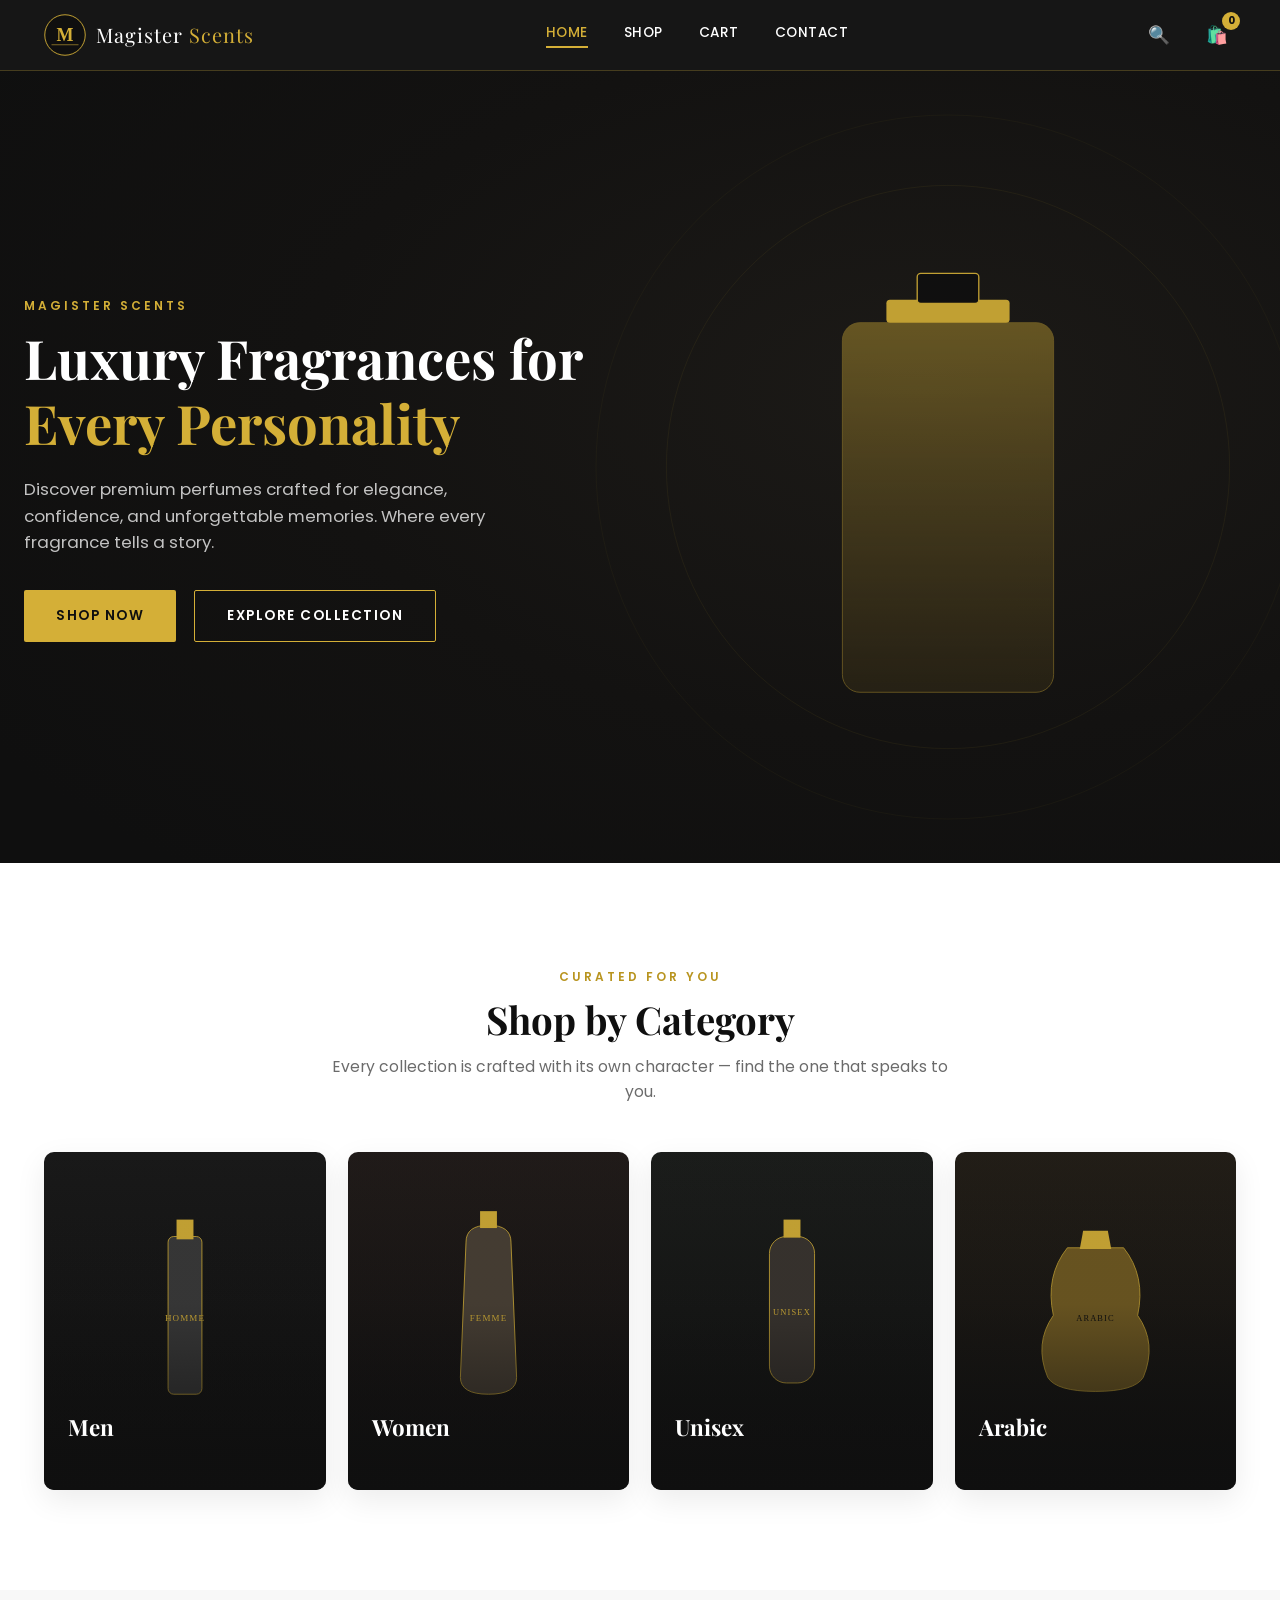
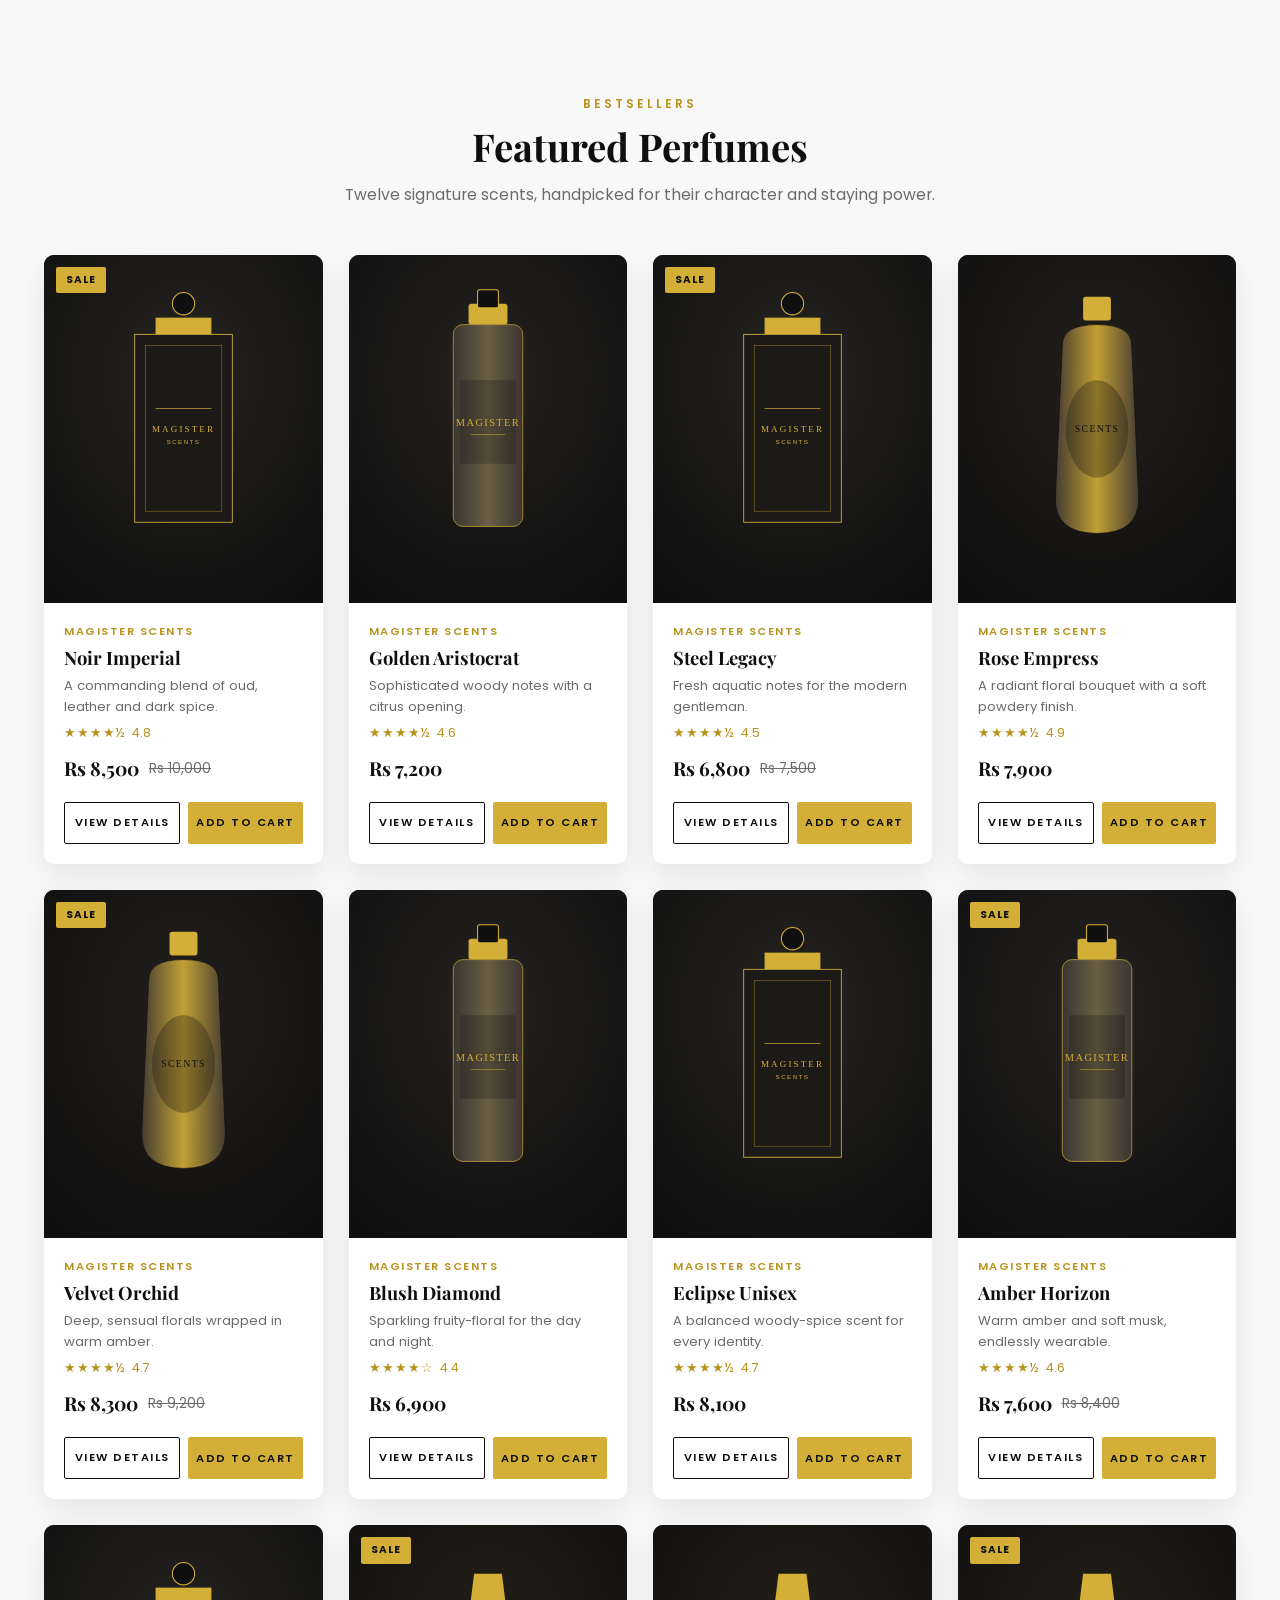
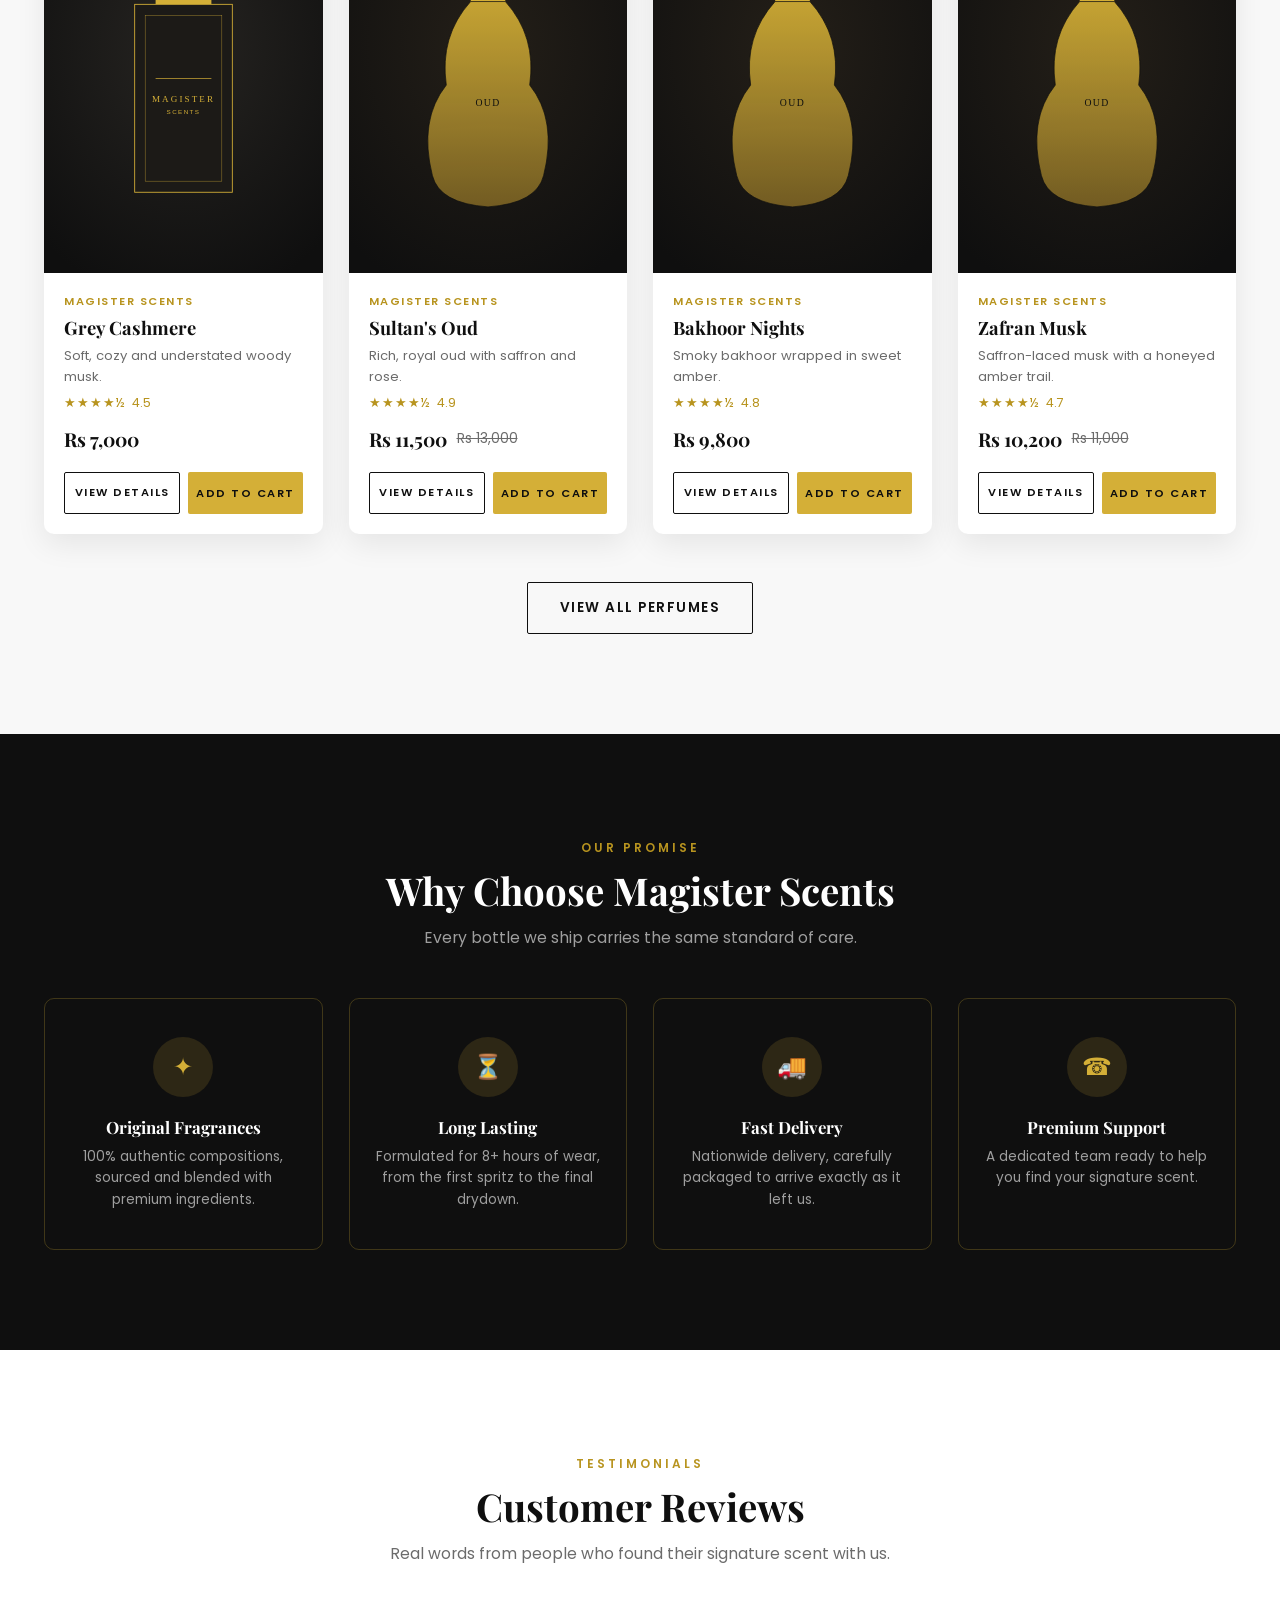
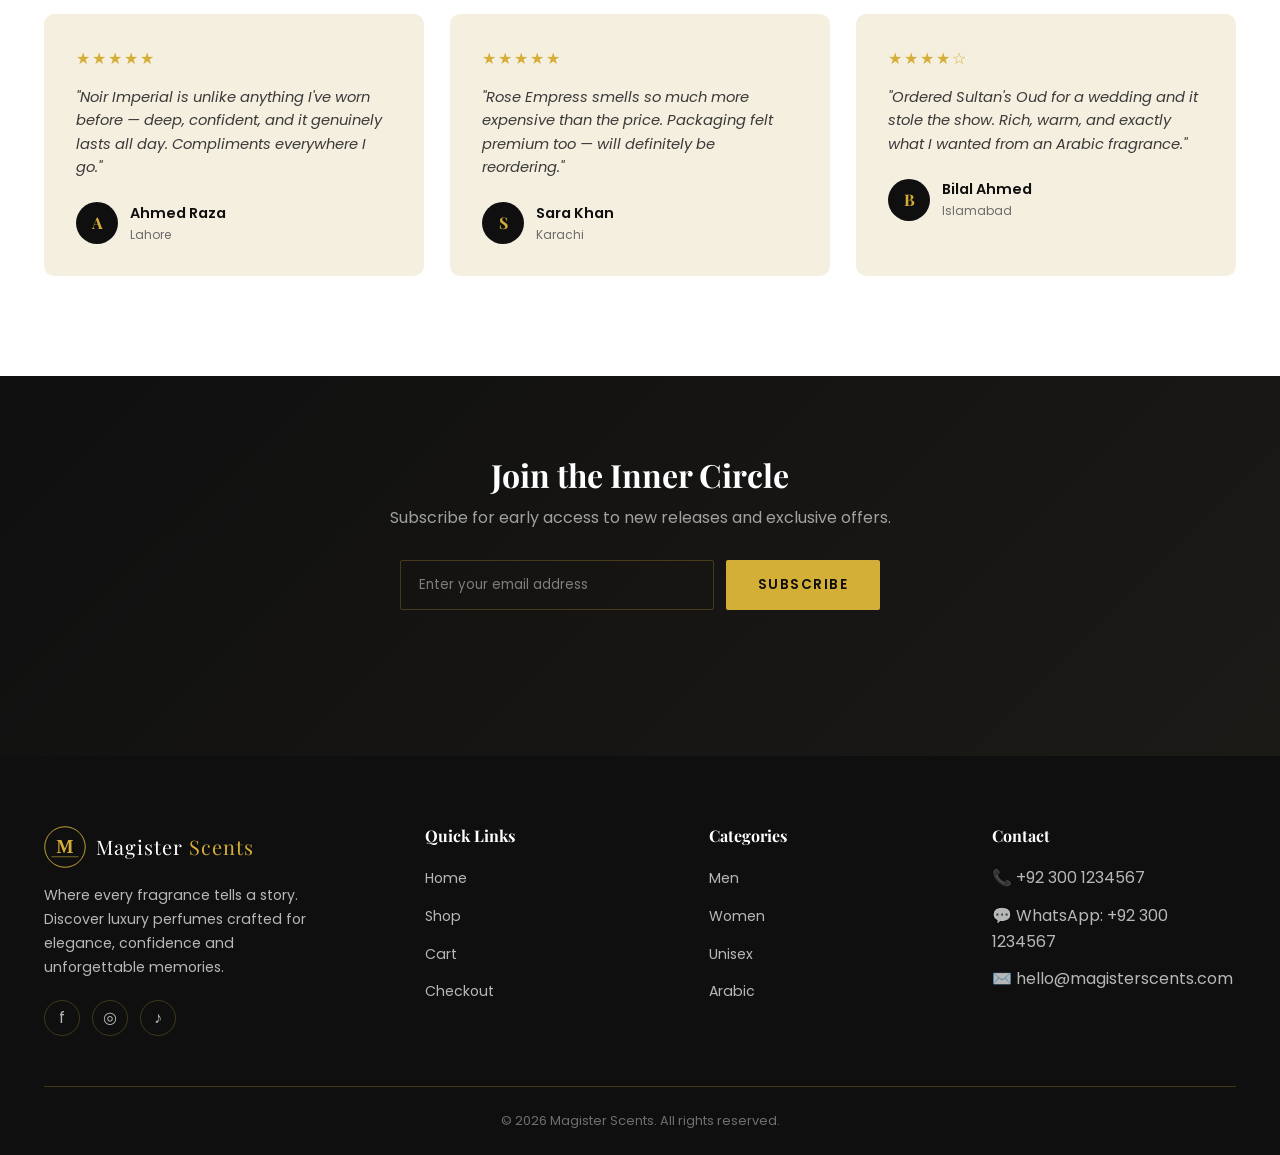
==== index.html @ 26b91126 "files" ====
<!DOCTYPE html>
<html lang="en">
<head>
<meta charset="UTF-8">
<meta name="viewport" content="width=device-width, initial-scale=1.0">
<title>Magister Scents — Luxury Fragrances</title>
<meta name="description" content="Magister Scents — luxury perfumes for men, women, unisex and Arabic fragrance lovers. Where every fragrance tells a story.">
<link rel="icon" href="images/logo/logo.svg" type="image/svg+xml">
<link rel="stylesheet" href="css/style.css">
<link rel="stylesheet" href="css/responsive.css">
</head>
<body>

<!-- ===================== NAVBAR ===================== -->
<header class="navbar">
  <div class="nav-inner container">
    <a href="index.html" class="nav-logo">
      <img src="images/logo/logo.svg" alt="Magister Scents logo">
      <span class="brand-name">Magister <span>Scents</span></span>
    </a>
    <nav class="nav-links">
      <a href="index.html" class="active">Home</a>
      <a href="shop.html">Shop</a>
      <a href="cart.html">Cart</a>
      <a href="index.html#footer">Contact</a>
    </nav>
    <div class="nav-actions">
      <button class="icon-btn search-trigger" aria-label="Search">🔍</button>
      <a href="cart.html" class="icon-btn" aria-label="Cart">🛍️<span class="cart-count">0</span></a>
      <button class="hamburger" aria-label="Open menu"><span></span><span></span><span></span></button>
    </div>
  </div>
</header>

<div class="overlay-backdrop"></div>
<div class="mobile-nav">
  <button class="mobile-nav-close" aria-label="Close menu">✕</button>
  <a href="index.html">Home</a>
  <a href="shop.html">Shop</a>
  <a href="cart.html">Cart</a>
  <a href="index.html#footer">Contact</a>
</div>

<div class="search-overlay">
  <div class="search-box">
    <input type="text" placeholder="Search for perfumes..." aria-label="Search perfumes">
    <div class="search-close">Close ✕</div>
  </div>
</div>

<!-- ===================== HERO ===================== -->
<section class="hero">
  <div class="hero-content">
    <span class="eyebrow">Magister Scents</span>
    <h1>Luxury Fragrances for <em>Every Personality</em></h1>
    <p>Discover premium perfumes crafted for elegance, confidence, and unforgettable memories. Where every fragrance tells a story.</p>
    <div class="hero-btns">
      <a href="shop.html" class="btn btn-gold">Shop Now</a>
      <a href="#categories" class="btn btn-outline">Explore Collection</a>
    </div>
  </div>
</section>

<!-- ===================== CATEGORIES ===================== -->
<section class="categories" id="categories">
  <div class="container">
    <div class="section-heading">
      <span class="eyebrow">Curated For You</span>
      <h2>Shop by Category</h2>
      <p>Every collection is crafted with its own character — find the one that speaks to you.</p>
    </div>
    <div class="category-grid">
      <a href="shop.html?category=men" class="category-card">
        <img src="images/perfumes/category-men.svg" alt="Men's fragrances">
        <div class="category-overlay"><div><h3>Men</h3><span>Shop Collection →</span></div></div>
      </a>
      <a href="shop.html?category=women" class="category-card">
        <img src="images/perfumes/category-women.svg" alt="Women's fragrances">
        <div class="category-overlay"><div><h3>Women</h3><span>Shop Collection →</span></div></div>
      </a>
      <a href="shop.html?category=unisex" class="category-card">
        <img src="images/perfumes/category-unisex.svg" alt="Unisex fragrances">
        <div class="category-overlay"><div><h3>Unisex</h3><span>Shop Collection →</span></div></div>
      </a>
      <a href="shop.html?category=arabic" class="category-card">
        <img src="images/perfumes/category-arabic.svg" alt="Arabic fragrances">
        <div class="category-overlay"><div><h3>Arabic</h3><span>Shop Collection →</span></div></div>
      </a>
    </div>
  </div>
</section>

<!-- ===================== FEATURED PERFUMES ===================== -->
<section class="featured">
  <div class="container">
    <div class="section-heading">
      <span class="eyebrow">Bestsellers</span>
      <h2>Featured Perfumes</h2>
      <p>Twelve signature scents, handpicked for their character and staying power.</p>
    </div>
    <div class="product-grid" id="featured-grid">
      <!-- Injected by script.js -->
    </div>
    <div class="view-more-wrap">
      <a href="shop.html" class="btn btn-outline-dark">View All Perfumes</a>
    </div>
  </div>
</section>

<!-- ===================== WHY CHOOSE US ===================== -->
<section class="why-us">
  <div class="container">
    <div class="section-heading">
      <span class="eyebrow">Our Promise</span>
      <h2>Why Choose Magister Scents</h2>
      <p>Every bottle we ship carries the same standard of care.</p>
    </div>
    <div class="why-grid">
      <div class="why-card">
        <div class="why-icon">✦</div>
        <h4>Original Fragrances</h4>
        <p>100% authentic compositions, sourced and blended with premium ingredients.</p>
      </div>
      <div class="why-card">
        <div class="why-icon">⏳</div>
        <h4>Long Lasting</h4>
        <p>Formulated for 8+ hours of wear, from the first spritz to the final drydown.</p>
      </div>
      <div class="why-card">
        <div class="why-icon">🚚</div>
        <h4>Fast Delivery</h4>
        <p>Nationwide delivery, carefully packaged to arrive exactly as it left us.</p>
      </div>
      <div class="why-card">
        <div class="why-icon">☎</div>
        <h4>Premium Support</h4>
        <p>A dedicated team ready to help you find your signature scent.</p>
      </div>
    </div>
  </div>
</section>

<!-- ===================== REVIEWS ===================== -->
<section class="reviews">
  <div class="container">
    <div class="section-heading">
      <span class="eyebrow">Testimonials</span>
      <h2>Customer Reviews</h2>
      <p>Real words from people who found their signature scent with us.</p>
    </div>
    <div class="review-grid">
      <div class="review-card">
        <div class="review-stars">★★★★★</div>
        <p class="review-text">"Noir Imperial is unlike anything I've worn before — deep, confident, and it genuinely lasts all day. Compliments everywhere I go."</p>
        <div class="review-author">
          <div class="review-avatar">A</div>
          <div><div class="review-name">Ahmed Raza</div><div class="review-role">Lahore</div></div>
        </div>
      </div>
      <div class="review-card">
        <div class="review-stars">★★★★★</div>
        <p class="review-text">"Rose Empress smells so much more expensive than the price. Packaging felt premium too — will definitely be reordering."</p>
        <div class="review-author">
          <div class="review-avatar">S</div>
          <div><div class="review-name">Sara Khan</div><div class="review-role">Karachi</div></div>
        </div>
      </div>
      <div class="review-card">
        <div class="review-stars">★★★★☆</div>
        <p class="review-text">"Ordered Sultan's Oud for a wedding and it stole the show. Rich, warm, and exactly what I wanted from an Arabic fragrance."</p>
        <div class="review-author">
          <div class="review-avatar">B</div>
          <div><div class="review-name">Bilal Ahmed</div><div class="review-role">Islamabad</div></div>
        </div>
      </div>
    </div>
  </div>
</section>

<!-- ===================== NEWSLETTER ===================== -->
<section class="newsletter">
  <div class="container">
    <h2>Join the Inner Circle</h2>
    <p>Subscribe for early access to new releases and exclusive offers.</p>
    <form class="newsletter-form">
      <input type="email" placeholder="Enter your email address" required>
      <button type="submit" class="btn btn-gold">Subscribe</button>
    </form>
    <p class="newsletter-msg"></p>
  </div>
</section>

<!-- ===================== FOOTER ===================== -->
<footer class="footer" id="footer">
  <div class="container">
    <div class="footer-grid">
      <div class="footer-brand">
        <a href="index.html" class="nav-logo">
          <img src="images/logo/logo.svg" alt="Magister Scents logo">
          <span class="brand-name" style="color:#fff">Magister <span>Scents</span></span>
        </a>
        <p>Where every fragrance tells a story. Discover luxury perfumes crafted for elegance, confidence and unforgettable memories.</p>
        <div class="social-icons">
          <a href="#" aria-label="Facebook">f</a>
          <a href="#" aria-label="Instagram">◎</a>
          <a href="#" aria-label="TikTok">♪</a>
        </div>
      </div>
      <div>
        <h4>Quick Links</h4>
        <ul>
          <li><a href="index.html">Home</a></li>
          <li><a href="shop.html">Shop</a></li>
          <li><a href="cart.html">Cart</a></li>
          <li><a href="checkout.html">Checkout</a></li>
        </ul>
      </div>
      <div>
        <h4>Categories</h4>
        <ul>
          <li><a href="shop.html?category=men">Men</a></li>
          <li><a href="shop.html?category=women">Women</a></li>
          <li><a href="shop.html?category=unisex">Unisex</a></li>
          <li><a href="shop.html?category=arabic">Arabic</a></li>
        </ul>
      </div>
      <div>
        <h4>Contact</h4>
        <ul>
          <li>📞 +92 300 1234567</li>
          <li>💬 WhatsApp: +92 300 1234567</li>
          <li>✉️ hello@magisterscents.com</li>
        </ul>
      </div>
    </div>
    <div class="footer-bottom">© 2026 Magister Scents. All rights reserved.</div>
  </div>
</footer>

<script src="js/products.js"></script>
<script src="js/cart.js"></script>
<script src="js/script.js"></script>
</body>
</html>
---- css/style.css ----
/* ==========================================================================
   MAGISTER SCENTS — Main Stylesheet
   Palette : Black #0F0F0F · Gold #D4AF37 · White #FFFFFF · Light #F8F8F8
   Type    : Playfair Display (display) / Poppins (body + UI)
   ========================================================================== */

@import url('https://fonts.googleapis.com/css2?family=Playfair+Display:wght@500;600;700;800&family=Poppins:wght@300;400;500;600;700&display=swap');

:root{
  --black:#0F0F0F;
  --black-soft:#1a1a1a;
  --gold:#D4AF37;
  --gold-dark:#B8941F;
  --gold-soft: rgba(212,175,55,0.15);
  --white:#FFFFFF;
  --bg-light:#F8F8F8;
  --champagne:#F5EFE0;
  --grey:#6b6b6b;
  --line: rgba(212,175,55,0.25);

  --font-heading:'Playfair Display', Georgia, serif;
  --font-body:'Poppins', sans-serif;

  --radius:10px;
  --shadow-soft: 0 10px 30px rgba(15,15,15,0.08);
  --shadow-strong: 0 20px 45px rgba(15,15,15,0.18);
  --transition: 0.35s cubic-bezier(.2,.7,.2,1);
}

/* ---------- Reset ---------- */
*,*::before,*::after{ box-sizing:border-box; margin:0; padding:0; }
html{ scroll-behavior:smooth; }
body{
  font-family:var(--font-body);
  color:var(--black);
  background:var(--white);
  line-height:1.6;
  -webkit-font-smoothing:antialiased;
  overflow-x:hidden;
}
img{ max-width:100%; display:block; }
a{ text-decoration:none; color:inherit; }
ul{ list-style:none; }
button{ font-family:inherit; cursor:pointer; border:none; background:none; }
input, select, textarea{ font-family:inherit; }
:focus-visible{ outline:2px solid var(--gold); outline-offset:3px; }
.container{ max-width:1240px; margin:0 auto; padding:0 24px; }

h1,h2,h3,h4{ font-family:var(--font-heading); font-weight:700; line-height:1.2; }

.eyebrow{
  font-family:var(--font-body);
  font-size:0.75rem;
  letter-spacing:3px;
  text-transform:uppercase;
  color:var(--gold-dark);
  font-weight:600;
  display:inline-block;
  margin-bottom:10px;
}
.section-heading{
  text-align:center;
  max-width:640px;
  margin:0 auto 48px;
}
.section-heading h2{ font-size:2.4rem; color:var(--black); margin-bottom:12px; }
.section-heading p{ color:var(--grey); font-size:0.98rem; }
.gold-divider{
  width:70px; height:2px; background:var(--gold);
  margin:14px auto 0; position:relative;
}
.gold-divider::after{
  content:''; position:absolute; left:50%; top:50%;
  width:6px; height:6px; background:var(--gold);
  transform:translate(-50%,-50%) rotate(45deg);
}

/* ---------- Buttons ---------- */
.btn{
  display:inline-flex; align-items:center; justify-content:center;
  gap:8px;
  padding:14px 32px;
  font-size:0.85rem;
  letter-spacing:1.5px;
  text-transform:uppercase;
  font-weight:600;
  border-radius:2px;
  transition:var(--transition);
  cursor:pointer;
  white-space:nowrap;
}
.btn-gold{ background:var(--gold); color:var(--black); }
.btn-gold:hover{ background:var(--gold-dark); transform:translateY(-2px); box-shadow:var(--shadow-soft); }
.btn-outline{ background:transparent; color:var(--white); border:1.5px solid var(--gold); }
.btn-outline:hover{ background:var(--gold); color:var(--black); transform:translateY(-2px); }
.btn-outline-dark{ background:transparent; color:var(--black); border:1.5px solid var(--black); }
.btn-outline-dark:hover{ background:var(--black); color:var(--white); }
.btn-block{ width:100%; }
.btn-small{ padding:9px 18px; font-size:0.72rem; }

/* ---------- Navbar ---------- */
.navbar{
  position:sticky; top:0; z-index:1000;
  background:rgba(15,15,15,0.97);
  backdrop-filter:blur(6px);
  border-bottom:1px solid var(--line);
}
.nav-inner{
  display:flex; align-items:center; justify-content:space-between;
  padding:14px 24px;
}
.nav-logo{ display:flex; align-items:center; gap:10px; color:var(--white); }
.nav-logo img{ width:42px; height:42px; }
.nav-logo .brand-name{ font-family:var(--font-heading); font-size:1.25rem; letter-spacing:1px; }
.nav-logo .brand-name span{ color:var(--gold); }

.nav-links{ display:flex; align-items:center; gap:36px; }
.nav-links a{
  color:var(--white); font-size:0.85rem; letter-spacing:0.5px;
  text-transform:uppercase; font-weight:500;
  position:relative; padding-bottom:4px;
}
.nav-links a::after{
  content:''; position:absolute; left:0; bottom:0;
  width:0; height:1.5px; background:var(--gold);
  transition:width var(--transition);
}
.nav-links a:hover::after, .nav-links a.active::after{ width:100%; }
.nav-links a.active{ color:var(--gold); }

.nav-actions{ display:flex; align-items:center; gap:20px; }
.icon-btn{
  position:relative; color:var(--white); font-size:1.1rem;
  width:38px; height:38px; display:flex; align-items:center; justify-content:center;
  border-radius:50%; transition:var(--transition);
}
.icon-btn:hover{ background:var(--gold-soft); color:var(--gold); }
.cart-count{
  position:absolute; top:-4px; right:-4px;
  background:var(--gold); color:var(--black);
  font-size:0.65rem; font-weight:700;
  width:18px; height:18px; border-radius:50%;
  display:flex; align-items:center; justify-content:center;
}
.hamburger{ display:none; flex-direction:column; gap:5px; width:26px; }
.hamburger span{ display:block; height:2px; background:var(--white); border-radius:2px; transition:var(--transition); }

/* search overlay */
.search-overlay{
  position:fixed; inset:0; background:rgba(15,15,15,0.97);
  z-index:1200; display:flex; align-items:flex-start; justify-content:center;
  padding-top:14vh;
  opacity:0; visibility:hidden; transition:var(--transition);
}
.search-overlay.active{ opacity:1; visibility:visible; }
.search-box{ width:100%; max-width:600px; padding:0 24px; text-align:center; }
.search-box input{
  width:100%; background:transparent; border:none; border-bottom:1.5px solid var(--gold);
  color:var(--white); font-family:var(--font-heading); font-size:1.6rem; padding:12px 0; text-align:center;
}
.search-box input::placeholder{ color:rgba(255,255,255,0.4); }
.search-close{ color:var(--gold); margin-top:24px; font-size:0.85rem; letter-spacing:2px; text-transform:uppercase; }

/* mobile nav panel */
.mobile-nav{
  position:fixed; top:0; right:-100%; width:78%; max-width:320px; height:100vh;
  background:var(--black); z-index:1300; padding:90px 30px 30px;
  transition:right var(--transition);
  border-left:1px solid var(--line);
}
.mobile-nav.active{ right:0; }
.mobile-nav a{
  display:block; color:var(--white); padding:16px 0; border-bottom:1px solid rgba(255,255,255,0.08);
  text-transform:uppercase; font-size:0.9rem; letter-spacing:1px;
}
.mobile-nav-close{ position:absolute; top:26px; right:26px; color:var(--gold); font-size:1.4rem; }
.overlay-backdrop{
  position:fixed; inset:0; background:rgba(0,0,0,0.6); z-index:1250;
  opacity:0; visibility:hidden; transition:var(--transition);
}
.overlay-backdrop.active{ opacity:1; visibility:visible; }

/* ---------- Hero ---------- */
.hero{
  position:relative;
  min-height:88vh;
  display:flex; align-items:center;
  background:url('../images/hero/hero-bg.svg') center/cover no-repeat, var(--black);
  color:var(--white);
  overflow:hidden;
}
.hero-content{ max-width:620px; position:relative; z-index:2; padding:0 24px; }
.hero-content .eyebrow{ color:var(--gold); }
.hero-content h1{
  font-size:3.4rem; color:var(--white); margin-bottom:20px;
  animation:fadeUp 1s ease both;
}
.hero-content h1 em{ color:var(--gold); font-style:normal; }
.hero-content p{
  font-size:1.05rem; color:rgba(255,255,255,0.75); max-width:480px; margin-bottom:34px;
  animation:fadeUp 1s ease 0.15s both;
}
.hero-btns{ display:flex; gap:18px; flex-wrap:wrap; animation:fadeUp 1s ease 0.3s both; }

@keyframes fadeUp{ from{opacity:0; transform:translateY(24px);} to{opacity:1; transform:translateY(0);} }

/* ---------- Categories ---------- */
.categories{ padding:100px 0; background:var(--white); }
.category-grid{
  display:grid; grid-template-columns:repeat(4,1fr); gap:22px;
}
.category-card{
  position:relative; border-radius:var(--radius); overflow:hidden;
  aspect-ratio:5/6; cursor:pointer;
  box-shadow:var(--shadow-soft);
}
.category-card img{
  width:100%; height:100%; object-fit:cover;
  transition:transform 0.6s ease;
}
.category-card:hover img{ transform:scale(1.08); }
.category-overlay{
  position:absolute; inset:0;
  background:linear-gradient(0deg, rgba(15,15,15,0.85) 0%, rgba(15,15,15,0.1) 55%);
  display:flex; align-items:flex-end; padding:24px;
}
.category-overlay h3{ color:var(--white); font-size:1.4rem; }
.category-overlay span{
  color:var(--gold); font-size:0.75rem; letter-spacing:1.5px; text-transform:uppercase;
  display:flex; align-items:center; gap:6px; margin-top:6px;
  opacity:0; transform:translateY(6px); transition:var(--transition);
}
.category-card:hover .category-overlay span{ opacity:1; transform:translateY(0); }

/* ---------- Product cards / Featured ---------- */
.featured{ padding:100px 0; background:var(--bg-light); }
.product-grid{
  display:grid; grid-template-columns:repeat(4,1fr); gap:26px;
}
.product-card{
  background:var(--white); border-radius:var(--radius); overflow:hidden;
  box-shadow:var(--shadow-soft); transition:var(--transition);
  display:flex; flex-direction:column;
}
.product-card:hover{ transform:translateY(-8px); box-shadow:var(--shadow-strong); }
.product-thumb{ position:relative; aspect-ratio:4/5; overflow:hidden; background:var(--black); }
.product-thumb img{ width:100%; height:100%; object-fit:cover; transition:transform 0.5s ease; }
.product-card:hover .product-thumb img{ transform:scale(1.06); }
.product-badge{
  position:absolute; top:12px; left:12px; background:var(--gold); color:var(--black);
  font-size:0.65rem; font-weight:700; letter-spacing:1px; text-transform:uppercase;
  padding:5px 10px; border-radius:2px;
}
.product-quick-add{
  position:absolute; bottom:0; left:0; right:0;
  background:rgba(15,15,15,0.92); color:var(--white);
  text-align:center; padding:10px; font-size:0.75rem; letter-spacing:1px; text-transform:uppercase;
  transform:translateY(100%); transition:var(--transition);
}
.product-card:hover .product-quick-add{ transform:translateY(0); }

.product-info{ padding:20px; display:flex; flex-direction:column; gap:6px; flex:1; }
.product-brand{ font-size:0.7rem; letter-spacing:1.5px; text-transform:uppercase; color:var(--gold-dark); font-weight:600; }
.product-name{ font-family:var(--font-heading); font-size:1.15rem; }
.product-desc{ font-size:0.82rem; color:var(--grey); flex:1; }
.product-rating{ display:flex; align-items:center; gap:6px; font-size:0.8rem; color:var(--gold-dark); }
.product-rating .stars{ letter-spacing:1px; }
.product-price-row{ display:flex; align-items:center; gap:10px; margin-top:4px; }
.price{ font-family:var(--font-heading); font-size:1.2rem; font-weight:700; color:var(--black); }
.price-old{ font-size:0.85rem; color:var(--grey); text-decoration:line-through; }
.product-actions{ display:flex; gap:8px; margin-top:12px; }
.product-actions .btn{ flex:1; padding:11px 8px; font-size:0.7rem; }

.view-more-wrap{ text-align:center; margin-top:48px; }

/* ---------- Why choose us ---------- */
.why-us{ padding:100px 0; background:var(--black); color:var(--white); }
.why-us .section-heading h2{ color:var(--white); }
.why-us .section-heading p{ color:rgba(255,255,255,0.6); }
.why-grid{ display:grid; grid-template-columns:repeat(4,1fr); gap:26px; }
.why-card{
  text-align:center; padding:38px 22px; border:1px solid var(--line); border-radius:var(--radius);
  transition:var(--transition);
}
.why-card:hover{ background:var(--gold-soft); transform:translateY(-6px); border-color:var(--gold); }
.why-icon{
  width:60px; height:60px; margin:0 auto 20px; border-radius:50%;
  background:var(--gold-soft); display:flex; align-items:center; justify-content:center;
  font-size:1.5rem; color:var(--gold);
}
.why-card h4{ color:var(--white); font-size:1.05rem; margin-bottom:8px; }
.why-card p{ color:rgba(255,255,255,0.6); font-size:0.85rem; }

/* ---------- Reviews ---------- */
.reviews{ padding:100px 0; background:var(--white); }
.review-grid{ display:grid; grid-template-columns:repeat(3,1fr); gap:26px; }
.review-card{
  background:var(--champagne); border-radius:var(--radius); padding:32px;
  position:relative;
}
.review-stars{ color:var(--gold); margin-bottom:14px; letter-spacing:2px; }
.review-text{ font-size:0.92rem; color:#3a3a3a; margin-bottom:22px; font-style:italic; }
.review-author{ display:flex; align-items:center; gap:12px; }
.review-avatar{
  width:42px; height:42px; border-radius:50%; background:var(--black); color:var(--gold);
  display:flex; align-items:center; justify-content:center; font-family:var(--font-heading); font-weight:700;
}
.review-name{ font-weight:600; font-size:0.9rem; }
.review-role{ font-size:0.75rem; color:var(--grey); }

/* ---------- Newsletter ---------- */
.newsletter{
  padding:80px 0; text-align:center;
  background:linear-gradient(135deg, var(--black) 0%, #1c1a17 100%);
  color:var(--white);
}
.newsletter h2{ font-size:2rem; color:var(--white); margin-bottom:10px; }
.newsletter p{ color:rgba(255,255,255,0.6); margin-bottom:30px; }
.newsletter-form{ display:flex; justify-content:center; gap:12px; max-width:480px; margin:0 auto; flex-wrap:wrap; }
.newsletter-form input{
  flex:1; min-width:220px; padding:14px 18px; border:1.5px solid var(--line);
  background:transparent; color:var(--white); border-radius:2px;
}
.newsletter-form input::placeholder{ color:rgba(255,255,255,0.45); }
.newsletter-msg{ margin-top:16px; color:var(--gold); font-size:0.85rem; min-height:20px; }

/* ---------- Footer ---------- */
.footer{ background:var(--black); color:rgba(255,255,255,0.7); padding:70px 0 0; }
.footer-grid{
  display:grid; grid-template-columns:1.4fr 1fr 1fr 1fr; gap:40px; padding-bottom:50px;
  border-bottom:1px solid var(--line);
}
.footer-brand .nav-logo{ margin-bottom:16px; }
.footer-brand p{ font-size:0.88rem; line-height:1.7; max-width:280px; }
.footer h4{ color:var(--white); font-size:1rem; margin-bottom:20px; font-family:var(--font-heading); }
.footer ul li{ margin-bottom:12px; }
.footer ul li a{ font-size:0.88rem; transition:var(--transition); }
.footer ul li a:hover{ color:var(--gold); padding-left:4px; }
.social-icons{ display:flex; gap:12px; margin-top:20px; }
.social-icons a{
  width:36px; height:36px; border:1px solid var(--line); border-radius:50%;
  display:flex; align-items:center; justify-content:center; transition:var(--transition);
}
.social-icons a:hover{ background:var(--gold); color:var(--black); border-color:var(--gold); }
.footer-bottom{ text-align:center; padding:24px 0; font-size:0.8rem; color:rgba(255,255,255,0.4); }

/* ---------- Page Header (Shop / Cart / Checkout) ---------- */
.page-header{
  background:var(--black); color:var(--white); text-align:center; padding:70px 24px 60px;
  position:relative;
}
.page-header h1{ font-size:2.6rem; color:var(--white); }
.breadcrumb{ font-size:0.8rem; color:rgba(255,255,255,0.55); margin-top:12px; letter-spacing:0.5px; }
.breadcrumb span{ color:var(--gold); }

/* ---------- Shop Page ---------- */
.shop-section{ padding:70px 0 100px; }
.shop-toolbar{
  display:flex; flex-wrap:wrap; gap:16px; align-items:center; justify-content:space-between;
  margin-bottom:40px; padding:20px 24px; background:var(--bg-light); border-radius:var(--radius);
}
.toolbar-search{
  flex:1; min-width:220px; display:flex; align-items:center; gap:10px;
  background:var(--white); border:1px solid #e4e4e4; border-radius:2px; padding:10px 16px;
}
.toolbar-search input{ flex:1; border:none; background:transparent; font-size:0.88rem; }
.toolbar-select{
  padding:10px 16px; border:1px solid #e4e4e4; border-radius:2px; background:var(--white);
  font-size:0.85rem; color:var(--black);
}
.filter-chips{ display:flex; gap:10px; flex-wrap:wrap; }
.chip{
  padding:8px 18px; border:1px solid #ddd; border-radius:30px; font-size:0.8rem;
  transition:var(--transition); background:var(--white);
}
.chip.active, .chip:hover{ background:var(--black); color:var(--gold); border-color:var(--black); }
.results-count{ font-size:0.85rem; color:var(--grey); margin-bottom:24px; }
.no-results{ text-align:center; padding:60px 20px; color:var(--grey); }

/* ---------- Product Detail Page ---------- */
.product-detail{ padding:70px 0 100px; }
.pd-grid{ display:grid; grid-template-columns:1fr 1fr; gap:60px; align-items:flex-start; }
.pd-image{ background:var(--black); border-radius:var(--radius); overflow:hidden; position:sticky; top:110px; }
.pd-image img{ width:100%; }
.pd-info .product-brand{ margin-bottom:6px; }
.pd-info h1{ font-size:2.2rem; margin-bottom:14px; }
.pd-rating{ display:flex; align-items:center; gap:10px; margin-bottom:18px; font-size:0.9rem; }
.pd-rating .stars{ color:var(--gold); letter-spacing:2px; }
.pd-price{ font-size:2rem; font-family:var(--font-heading); font-weight:700; margin-bottom:20px; }
.pd-price .price-old{ font-size:1.1rem; margin-left:10px; }
.pd-description{ color:var(--grey); margin-bottom:28px; line-height:1.8; }
.qty-selector{ display:flex; align-items:center; gap:0; margin-bottom:24px; }
.qty-selector button{
  width:42px; height:42px; border:1.5px solid var(--black); font-size:1.1rem;
  display:flex; align-items:center; justify-content:center; transition:var(--transition);
}
.qty-selector button:hover{ background:var(--black); color:var(--gold); }
.qty-selector input{
  width:56px; height:42px; text-align:center; border:1.5px solid var(--black); border-left:none; border-right:none;
  font-size:1rem;
}
.pd-actions{ display:flex; gap:14px; margin-bottom:36px; }
.pd-actions .btn{ flex:1; }

/* Fragrance pyramid — signature element */
.fragrance-pyramid{
  margin-top:20px; padding:34px; background:var(--bg-light); border-radius:var(--radius);
}
.fragrance-pyramid h3{ font-size:1.15rem; margin-bottom:24px; text-align:center; }
.pyramid-levels{ display:flex; flex-direction:column; gap:14px; }
.pyramid-level{
  display:grid; grid-template-columns:110px 1fr; align-items:center; gap:18px;
  padding:16px 20px; border-radius:6px; background:var(--white);
  border-left:3px solid var(--gold);
  transform:scaleX(1); transform-origin:left; transition:transform 0.5s ease;
}
.pyramid-level:nth-child(1){ width:100%; }
.pyramid-level:nth-child(2){ width:88%; }
.pyramid-level:nth-child(3){ width:76%; }
.pyramid-level:hover{ transform:scaleX(1.02); }
.pyramid-tag{ font-size:0.72rem; letter-spacing:1.5px; text-transform:uppercase; color:var(--gold-dark); font-weight:700; }
.pyramid-tag small{ display:block; font-size:0.62rem; color:var(--grey); font-weight:400; letter-spacing:0.5px; margin-top:2px; }
.pyramid-notes{ font-size:0.88rem; color:#3a3a3a; }

.related-products{ margin-top:100px; }

/* ---------- Cart Page ---------- */
.cart-section{ padding:70px 0 100px; }
.cart-layout{ display:grid; grid-template-columns:2fr 1fr; gap:40px; align-items:flex-start; }
.cart-table{ width:100%; border-collapse:collapse; }
.cart-table th{
  text-align:left; font-size:0.75rem; letter-spacing:1px; text-transform:uppercase;
  color:var(--grey); padding-bottom:16px; border-bottom:1px solid #eee;
}
.cart-row td{ padding:20px 0; border-bottom:1px solid #eee; vertical-align:middle; }
.cart-product{ display:flex; align-items:center; gap:16px; }
.cart-product img{ width:70px; height:85px; object-fit:cover; border-radius:6px; background:var(--black); }
.cart-product-name{ font-family:var(--font-heading); font-size:1rem; }
.cart-product-brand{ font-size:0.75rem; color:var(--grey); }
.cart-qty{ display:flex; align-items:center; gap:0; width:fit-content; }
.cart-qty button{
  width:30px; height:30px; border:1px solid #ddd; display:flex; align-items:center; justify-content:center;
  font-size:0.95rem; transition:var(--transition);
}
.cart-qty button:hover{ background:var(--black); color:var(--gold); }
.cart-qty span{ width:36px; text-align:center; font-size:0.9rem; }
.remove-item{ color:#c0392b; font-size:0.78rem; text-decoration:underline; }
.cart-empty{ text-align:center; padding:80px 20px; }
.cart-empty h3{ font-size:1.5rem; margin-bottom:12px; }
.cart-empty p{ color:var(--grey); margin-bottom:26px; }

.cart-summary{
  background:var(--bg-light); border-radius:var(--radius); padding:30px; position:sticky; top:110px;
}
.cart-summary h3{ font-size:1.25rem; margin-bottom:24px; }
.summary-row{ display:flex; justify-content:space-between; font-size:0.92rem; margin-bottom:14px; color:var(--grey); }
.summary-total{
  display:flex; justify-content:space-between; font-size:1.15rem; font-weight:700; color:var(--black);
  padding-top:16px; border-top:1px solid #e2e2e2; margin-bottom:26px; font-family:var(--font-heading);
}
.clear-cart-btn{ text-align:center; display:block; margin-top:16px; font-size:0.8rem; color:var(--grey); text-decoration:underline; }

/* ---------- Checkout Page ---------- */
.checkout-section{ padding:70px 0 100px; }
.checkout-layout{ display:grid; grid-template-columns:1.3fr 1fr; gap:50px; align-items:flex-start; }
.checkout-form-card{ background:var(--bg-light); border-radius:var(--radius); padding:40px; }
.checkout-form-card h3{ font-size:1.3rem; margin-bottom:28px; }
.form-group{ margin-bottom:22px; }
.form-group label{ display:block; font-size:0.8rem; font-weight:600; margin-bottom:8px; letter-spacing:0.3px; }
.form-group input, .form-group textarea, .form-group select{
  width:100%; padding:13px 16px; border:1.5px solid #ddd; border-radius:4px; font-size:0.92rem;
  transition:var(--transition); background:var(--white);
}
.form-group input:focus, .form-group textarea:focus, .form-group select:focus{ border-color:var(--gold); }
.form-error{ color:#c0392b; font-size:0.75rem; margin-top:6px; display:none; }
.form-group.invalid input, .form-group.invalid textarea{ border-color:#c0392b; }
.form-group.invalid .form-error{ display:block; }
.form-row{ display:grid; grid-template-columns:1fr 1fr; gap:20px; }

.payment-options{ display:flex; flex-direction:column; gap:12px; }
.payment-option{
  display:flex; align-items:center; gap:14px; border:1.5px solid #ddd; border-radius:6px; padding:16px 18px;
  cursor:pointer; transition:var(--transition);
}
.payment-option.selected{ border-color:var(--gold); background:var(--gold-soft); }
.payment-option input{ width:auto; accent-color:var(--gold); }
.payment-option .po-name{ font-weight:600; font-size:0.92rem; }
.payment-option .po-sub{ font-size:0.75rem; color:var(--grey); }

.order-summary-card{
  background:var(--black); color:var(--white); border-radius:var(--radius); padding:32px; position:sticky; top:110px;
}
.order-summary-card h3{ color:var(--white); font-size:1.2rem; margin-bottom:22px; }
.os-item{ display:flex; justify-content:space-between; font-size:0.85rem; margin-bottom:14px; color:rgba(255,255,255,0.75); }
.os-item span:last-child{ color:var(--white); font-weight:600; }
.os-total{
  display:flex; justify-content:space-between; font-size:1.2rem; font-weight:700;
  padding-top:18px; border-top:1px solid var(--line); margin:16px 0 24px; font-family:var(--font-heading);
}

/* WhatsApp popup */
.modal-backdrop{
  position:fixed; inset:0; background:rgba(15,15,15,0.75); z-index:2000;
  display:flex; align-items:center; justify-content:center;
  opacity:0; visibility:hidden; transition:var(--transition);
}
.modal-backdrop.active{ opacity:1; visibility:visible; }
.modal-box{
  background:var(--white); border-radius:var(--radius); padding:50px 40px; text-align:center;
  max-width:420px; width:90%; transform:scale(0.9); transition:var(--transition);
}
.modal-backdrop.active .modal-box{ transform:scale(1); }
.modal-icon{
  width:76px; height:76px; border-radius:50%; background:var(--gold-soft); color:var(--gold);
  display:flex; align-items:center; justify-content:center; font-size:2.2rem; margin:0 auto 22px;
}
.modal-box h3{ font-size:1.4rem; margin-bottom:12px; }
.modal-box p{ color:var(--grey); font-size:0.9rem; margin-bottom:26px; }

/* Empty state */
.empty-state{ text-align:center; padding:60px 20px; color:var(--grey); }

/* misc */
.mt-40{ margin-top:40px; }
.text-center{ text-align:center; }
---- css/responsive.css ----
/* ==========================================================================
   MAGISTER SCENTS — Responsive Rules
   Breakpoints: 1024px (tablet), 768px (small tablet), 480px (mobile)
   ========================================================================== */

/* ---------- Tablet: <=1024px ---------- */
@media (max-width:1024px){
  .category-grid{ grid-template-columns:repeat(2,1fr); }
  .product-grid{ grid-template-columns:repeat(3,1fr); }
  .why-grid{ grid-template-columns:repeat(2,1fr); gap:20px; }
  .review-grid{ grid-template-columns:repeat(2,1fr); }
  .pd-grid{ grid-template-columns:1fr 1fr; gap:36px; }
  .cart-layout{ grid-template-columns:1fr; }
  .cart-summary{ position:static; }
  .checkout-layout{ grid-template-columns:1fr; }
  .order-summary-card{ position:static; order:-1; }
  .hero-content h1{ font-size:2.7rem; }
}

/* ---------- Small tablet / large mobile: <=768px ---------- */
@media (max-width:768px){
  .nav-links{
    position:fixed; inset:0; display:none;
  }
  .hamburger{ display:flex; }
  .mobile-nav{ display:block; }

  .hero{ min-height:78vh; text-align:center; }
  .hero-content{ margin:0 auto; }
  .hero-content h1{ font-size:2.1rem; }
  .hero-btns{ justify-content:center; }

  .categories, .featured, .why-us, .reviews{ padding:64px 0; }
  .category-grid{ grid-template-columns:repeat(2,1fr); gap:14px; }
  .product-grid{ grid-template-columns:repeat(2,1fr); gap:16px; }
  .why-grid{ grid-template-columns:1fr; }
  .review-grid{ grid-template-columns:1fr; }
  .section-heading h2{ font-size:1.9rem; }

  .footer-grid{ grid-template-columns:1fr 1fr; gap:34px; }

  .shop-toolbar{ flex-direction:column; align-items:stretch; }
  .filter-chips{ justify-content:center; }

  .pd-grid{ grid-template-columns:1fr; gap:30px; }
  .pd-image{ position:static; }
  .pyramid-level{ width:100% !important; grid-template-columns:90px 1fr; }

  .cart-row td{ font-size:0.85rem; }
  .cart-table thead{ display:none; }
  .cart-row{ display:flex; flex-wrap:wrap; padding:16px 0; border-bottom:1px solid #eee; }
  .cart-row td{ border:none; padding:6px 0; width:100%; }
  .cart-product img{ width:60px; height:74px; }

  .form-row{ grid-template-columns:1fr; }
  .checkout-form-card{ padding:26px; }
}

/* ---------- Mobile: <=480px ---------- */
@media (max-width:480px){
  .container{ padding:0 16px; }
  .nav-inner{ padding:12px 16px; }
  .nav-logo .brand-name{ font-size:1.05rem; }

  .hero-content h1{ font-size:1.7rem; }
  .hero-content p{ font-size:0.92rem; }
  .hero-btns{ flex-direction:column; width:100%; }
  .hero-btns .btn{ width:100%; }

  .category-grid{ grid-template-columns:1fr 1fr; gap:10px; }
  .category-overlay h3{ font-size:1.05rem; }

  .product-grid{ grid-template-columns:1fr 1fr; gap:12px; }
  .product-info{ padding:12px; }
  .product-name{ font-size:0.95rem; }
  .product-actions{ flex-direction:column; }
  .product-actions .btn{ padding:9px; }

  .newsletter-form{ flex-direction:column; }
  .newsletter-form .btn{ width:100%; }

  .footer-grid{ grid-template-columns:1fr; text-align:center; }
  .social-icons{ justify-content:center; }
  .footer-brand p{ margin:0 auto; }

  .page-header h1{ font-size:1.9rem; }
  .page-header{ padding:50px 20px 44px; }

  .pd-info h1{ font-size:1.6rem; }
  .pd-price{ font-size:1.5rem; }
  .pd-actions{ flex-direction:column; }

  .modal-box{ padding:36px 24px; }
}
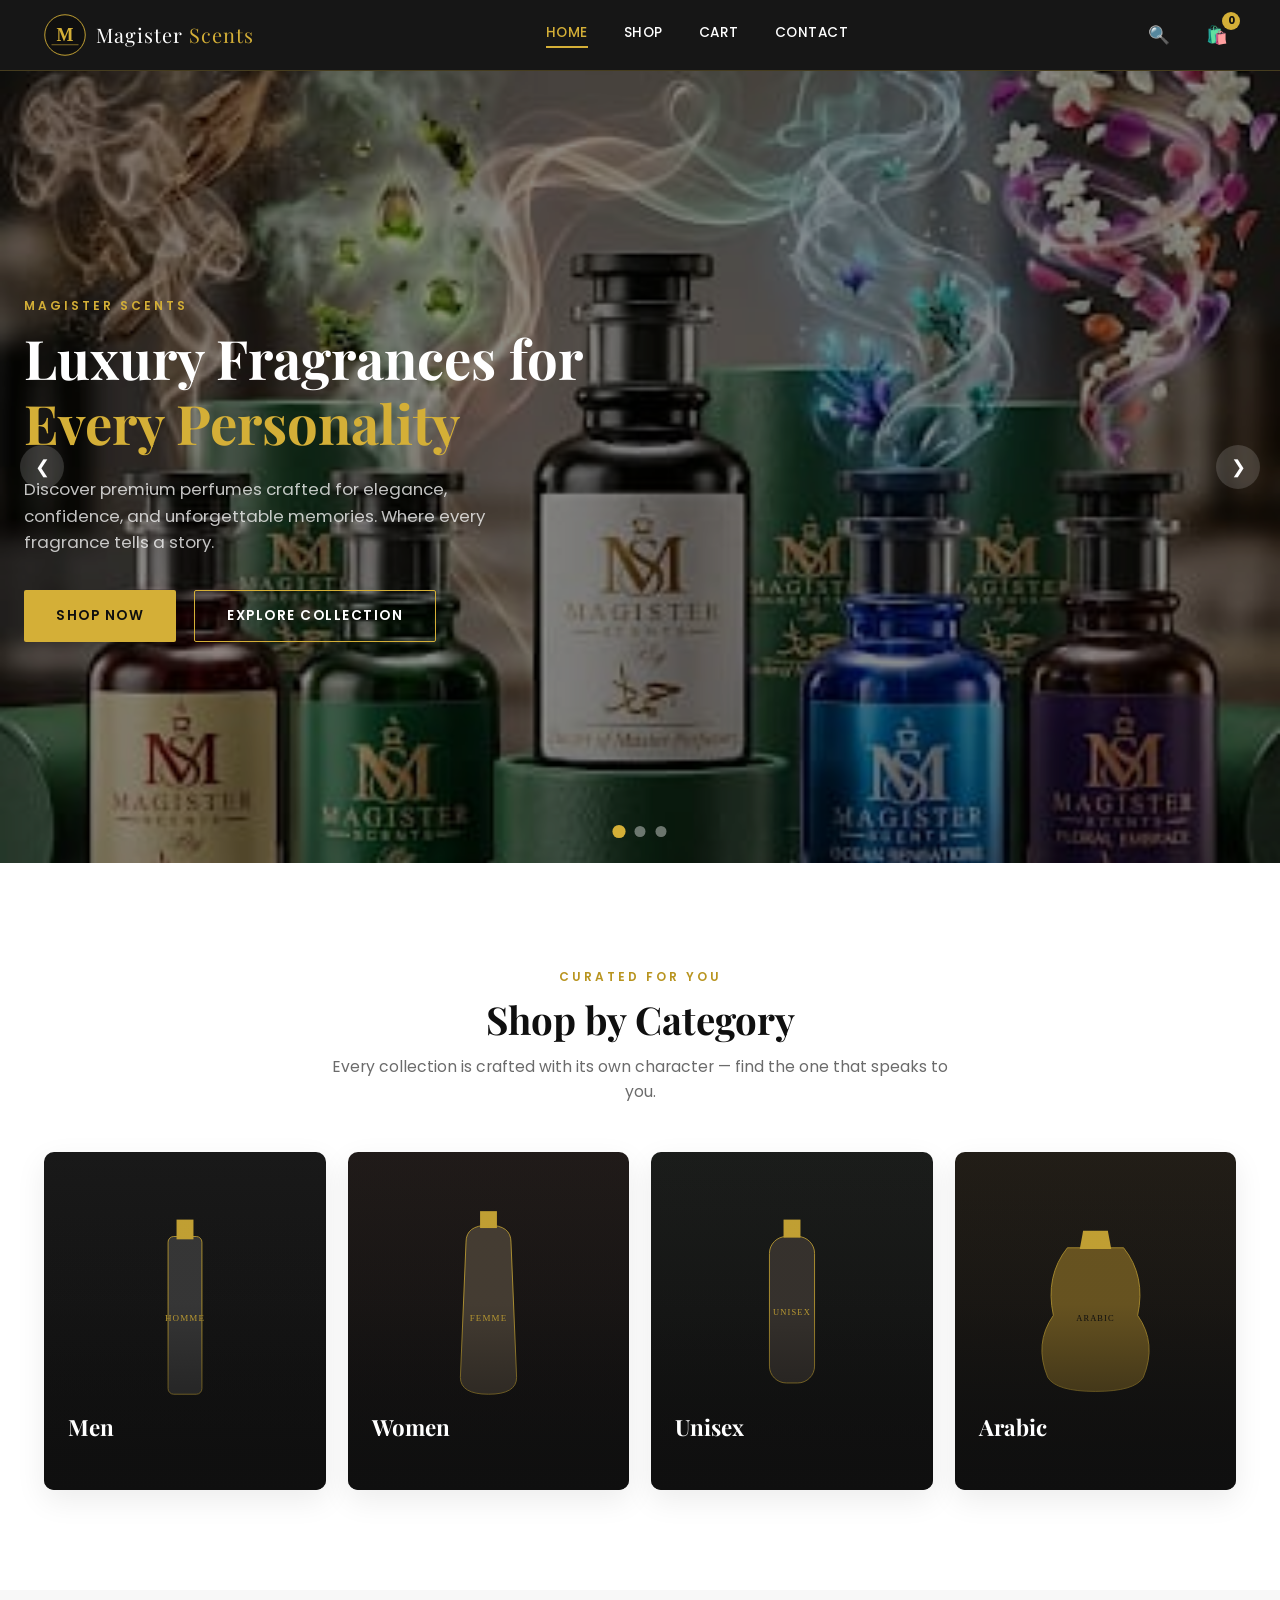
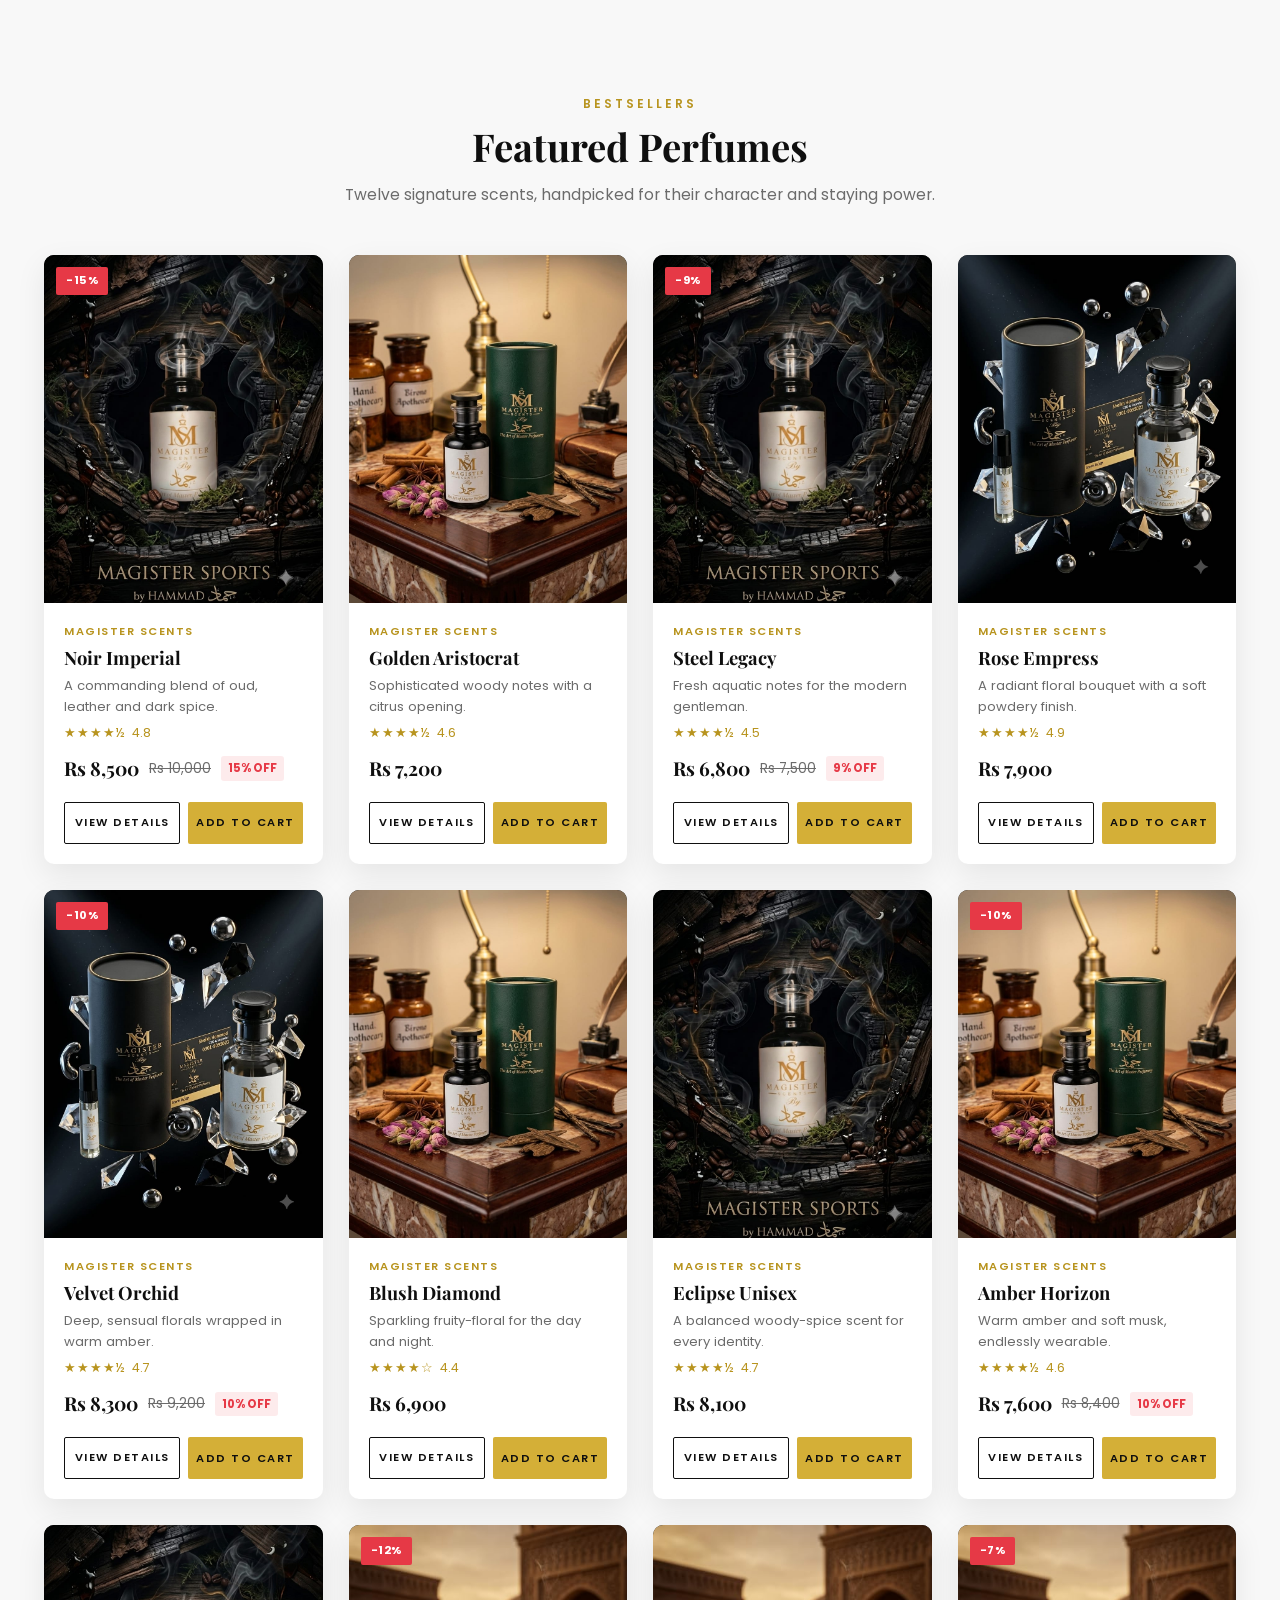
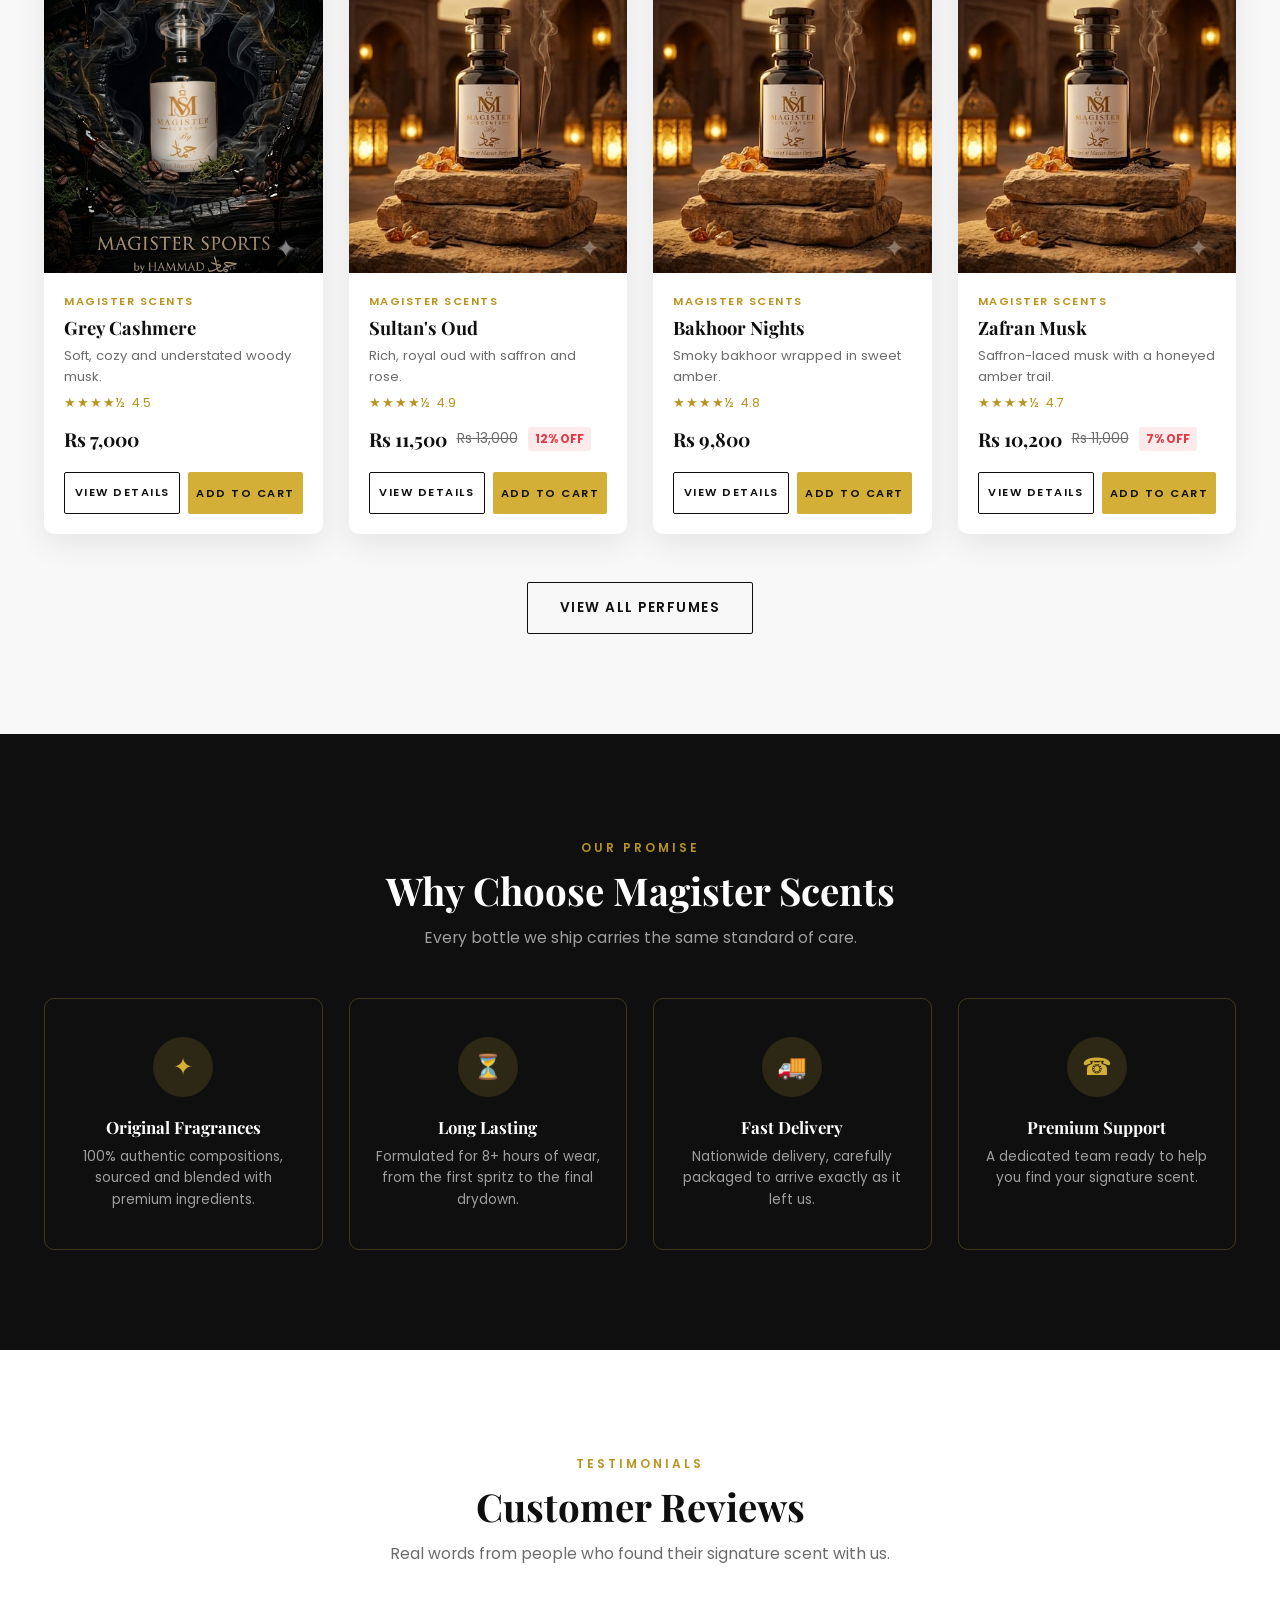
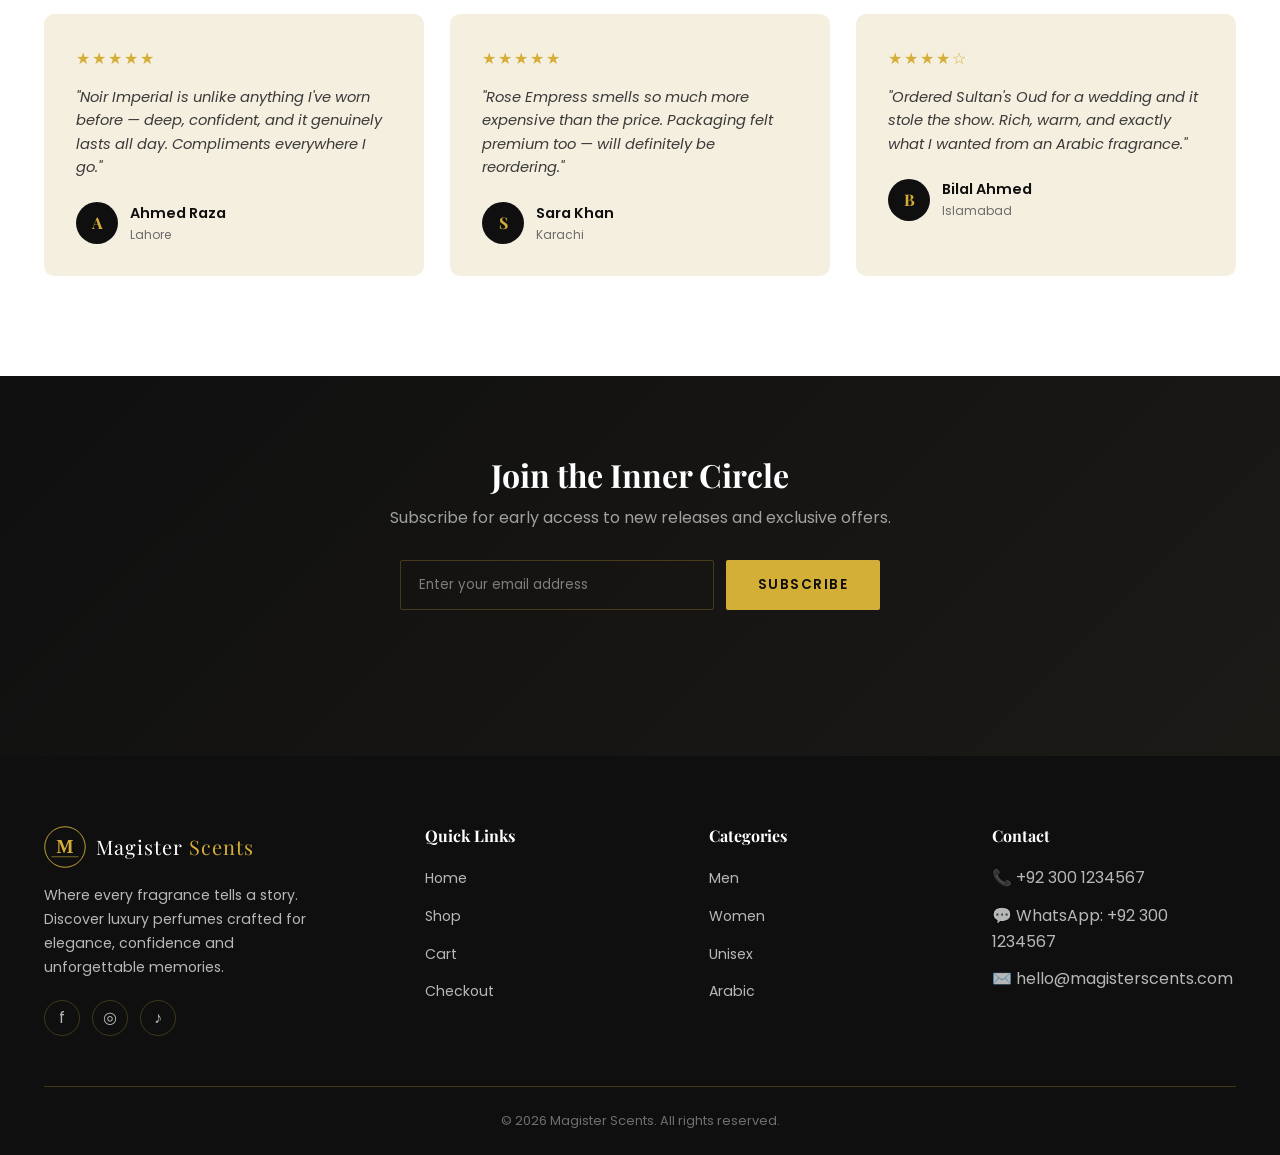
==== commit beec4305: "new" ====
--- a/index.html
+++ b/index.html
@@ -48,17 +48,52 @@
   </div>
 </div>
 
-<!-- ===================== HERO ===================== -->
-<section class="hero">
-  <div class="hero-content">
-    <span class="eyebrow">Magister Scents</span>
-    <h1>Luxury Fragrances for <em>Every Personality</em></h1>
-    <p>Discover premium perfumes crafted for elegance, confidence, and unforgettable memories. Where every fragrance tells a story.</p>
-    <div class="hero-btns">
-      <a href="shop.html" class="btn btn-gold">Shop Now</a>
-      <a href="#categories" class="btn btn-outline">Explore Collection</a>
-    </div>
-  </div>
+<!-- ===================== HERO SLIDESHOW ===================== -->
+<section class="hero hero-slider">
+  <div class="hero-slide active" style="background-image:url('images/hero/slide-1.jpeg')">
+    <div class="hero-content">
+      <span class="eyebrow">Magister Scents</span>
+      <h1>Luxury Fragrances for <em>Every Personality</em></h1>
+      <p>Discover premium perfumes crafted for elegance, confidence, and unforgettable memories. Where every fragrance tells a story.</p>
+      <div class="hero-btns">
+        <a href="shop.html" class="btn btn-gold">Shop Now</a>
+        <a href="#categories" class="btn btn-outline">Explore Collection</a>
+      </div>
+    </div>
+  </div>
+
+  <div class="hero-slide" style="background-image:url('images/hero/2.jpg')">
+    <div class="hero-content">
+      <span class="eyebrow">New Arrivals</span>
+      <h1>Discover Our <em>Arabic Collection</em></h1>
+      <p>Rich oud, warm amber, and timeless notes — crafted for those who love bold, long-lasting fragrances.</p>
+      <div class="hero-btns">
+        <a href="shop.html?category=arabic" class="btn btn-gold">Shop Arabic</a>
+        <a href="#categories" class="btn btn-outline">Explore Collection</a>
+      </div>
+    </div>
+  </div>
+
+  <div class="hero-slide" style="background-image:url('images/hero/slide-3.jpg')">
+    <div class="hero-content">
+      <span class="eyebrow">Limited Time</span>
+      <h1>Flat 20% Off on <em>All Perfumes</em></h1>
+      <p>Treat yourself or someone special. Premium scents at prices that make elegance affordable.</p>
+      <div class="hero-btns">
+        <a href="shop.html" class="btn btn-gold">Shop Sale</a>
+        <a href="#categories" class="btn btn-outline">Explore Collection</a>
+      </div>
+    </div>
+  </div>
+
+  <div class="hero-dots">
+    <span class="hero-dot active" data-index="0"></span>
+    <span class="hero-dot" data-index="1"></span>
+    <span class="hero-dot" data-index="2"></span>
+  </div>
+
+  <button class="hero-arrow hero-prev" aria-label="Previous slide">&#10094;</button>
+  <button class="hero-arrow hero-next" aria-label="Next slide">&#10095;</button>
 </section>
 
 <!-- ===================== CATEGORIES ===================== -->
--- a/css/style.css
+++ b/css/style.css
@@ -204,6 +204,45 @@
 
 @keyframes fadeUp{ from{opacity:0; transform:translateY(24px);} to{opacity:1; transform:translateY(0);} }
 
+/* ---------- Hero Slideshow ---------- */
+.hero-slider{ padding:0; }
+.hero-slide{
+  position:absolute; inset:0;
+  display:flex; align-items:center;
+  background-size:cover; background-position:center;
+  opacity:0; visibility:hidden;
+  transition:opacity 1s ease;
+  z-index:1;
+}
+.hero-slide::before{
+  content:""; position:absolute; inset:0;
+  background:rgba(0,0,0,0.45); z-index:1;
+}
+.hero-slide .hero-content{ position:relative; z-index:2; }
+.hero-slide.active{ opacity:1; visibility:visible; z-index:2; }
+
+.hero-dots{
+  position:absolute; bottom:26px; left:50%; transform:translateX(-50%);
+  display:flex; gap:10px; z-index:5;
+}
+.hero-dot{
+  width:11px; height:11px; border-radius:50%;
+  background:rgba(255,255,255,0.4); cursor:pointer;
+  transition:background 0.3s ease, transform 0.3s ease;
+}
+.hero-dot.active{ background:var(--gold); transform:scale(1.2); }
+
+.hero-arrow{
+  position:absolute; top:50%; transform:translateY(-50%);
+  background:rgba(255,255,255,0.15); color:#fff; border:none;
+  width:44px; height:44px; border-radius:50%; font-size:1.1rem;
+  cursor:pointer; z-index:5; transition:background 0.3s ease;
+}
+.hero-arrow:hover{ background:rgba(255,255,255,0.35); }
+.hero-prev{ left:20px; }
+.hero-next{ right:20px; }
+@media (max-width:768px){ .hero-arrow{ display:none; } }
+
 /* ---------- Categories ---------- */
 .categories{ padding:100px 0; background:var(--white); }
 .category-grid{
@@ -247,9 +286,9 @@
 .product-thumb img{ width:100%; height:100%; object-fit:cover; transition:transform 0.5s ease; }
 .product-card:hover .product-thumb img{ transform:scale(1.06); }
 .product-badge{
-  position:absolute; top:12px; left:12px; background:var(--gold); color:var(--black);
-  font-size:0.65rem; font-weight:700; letter-spacing:1px; text-transform:uppercase;
-  padding:5px 10px; border-radius:2px;
+  position:absolute; top:12px; left:12px; background:#e63946; color:var(--white);
+  font-size:0.7rem; font-weight:700; letter-spacing:0.5px; text-transform:uppercase;
+  padding:5px 10px; border-radius:2px; z-index:2;
 }
 .product-quick-add{
   position:absolute; bottom:0; left:0; right:0;
@@ -268,6 +307,10 @@
 .product-price-row{ display:flex; align-items:center; gap:10px; margin-top:4px; }
 .price{ font-family:var(--font-heading); font-size:1.2rem; font-weight:700; color:var(--black); }
 .price-old{ font-size:0.85rem; color:var(--grey); text-decoration:line-through; }
+.price-discount{
+  font-size:0.72rem; font-weight:700; color:#e63946;
+  background:rgba(230,57,70,0.1); padding:3px 7px; border-radius:3px;
+}
 .product-actions{ display:flex; gap:8px; margin-top:12px; }
 .product-actions .btn{ flex:1; padding:11px 8px; font-size:0.7rem; }
 
@@ -388,6 +431,7 @@
 .pd-rating .stars{ color:var(--gold); letter-spacing:2px; }
 .pd-price{ font-size:2rem; font-family:var(--font-heading); font-weight:700; margin-bottom:20px; }
 .pd-price .price-old{ font-size:1.1rem; margin-left:10px; }
+.pd-price .price-discount{ font-size:0.9rem; margin-left:10px; vertical-align:middle; }
 .pd-description{ color:var(--grey); margin-bottom:28px; line-height:1.8; }
 .qty-selector{ display:flex; align-items:center; gap:0; margin-bottom:24px; }
 .qty-selector button{
